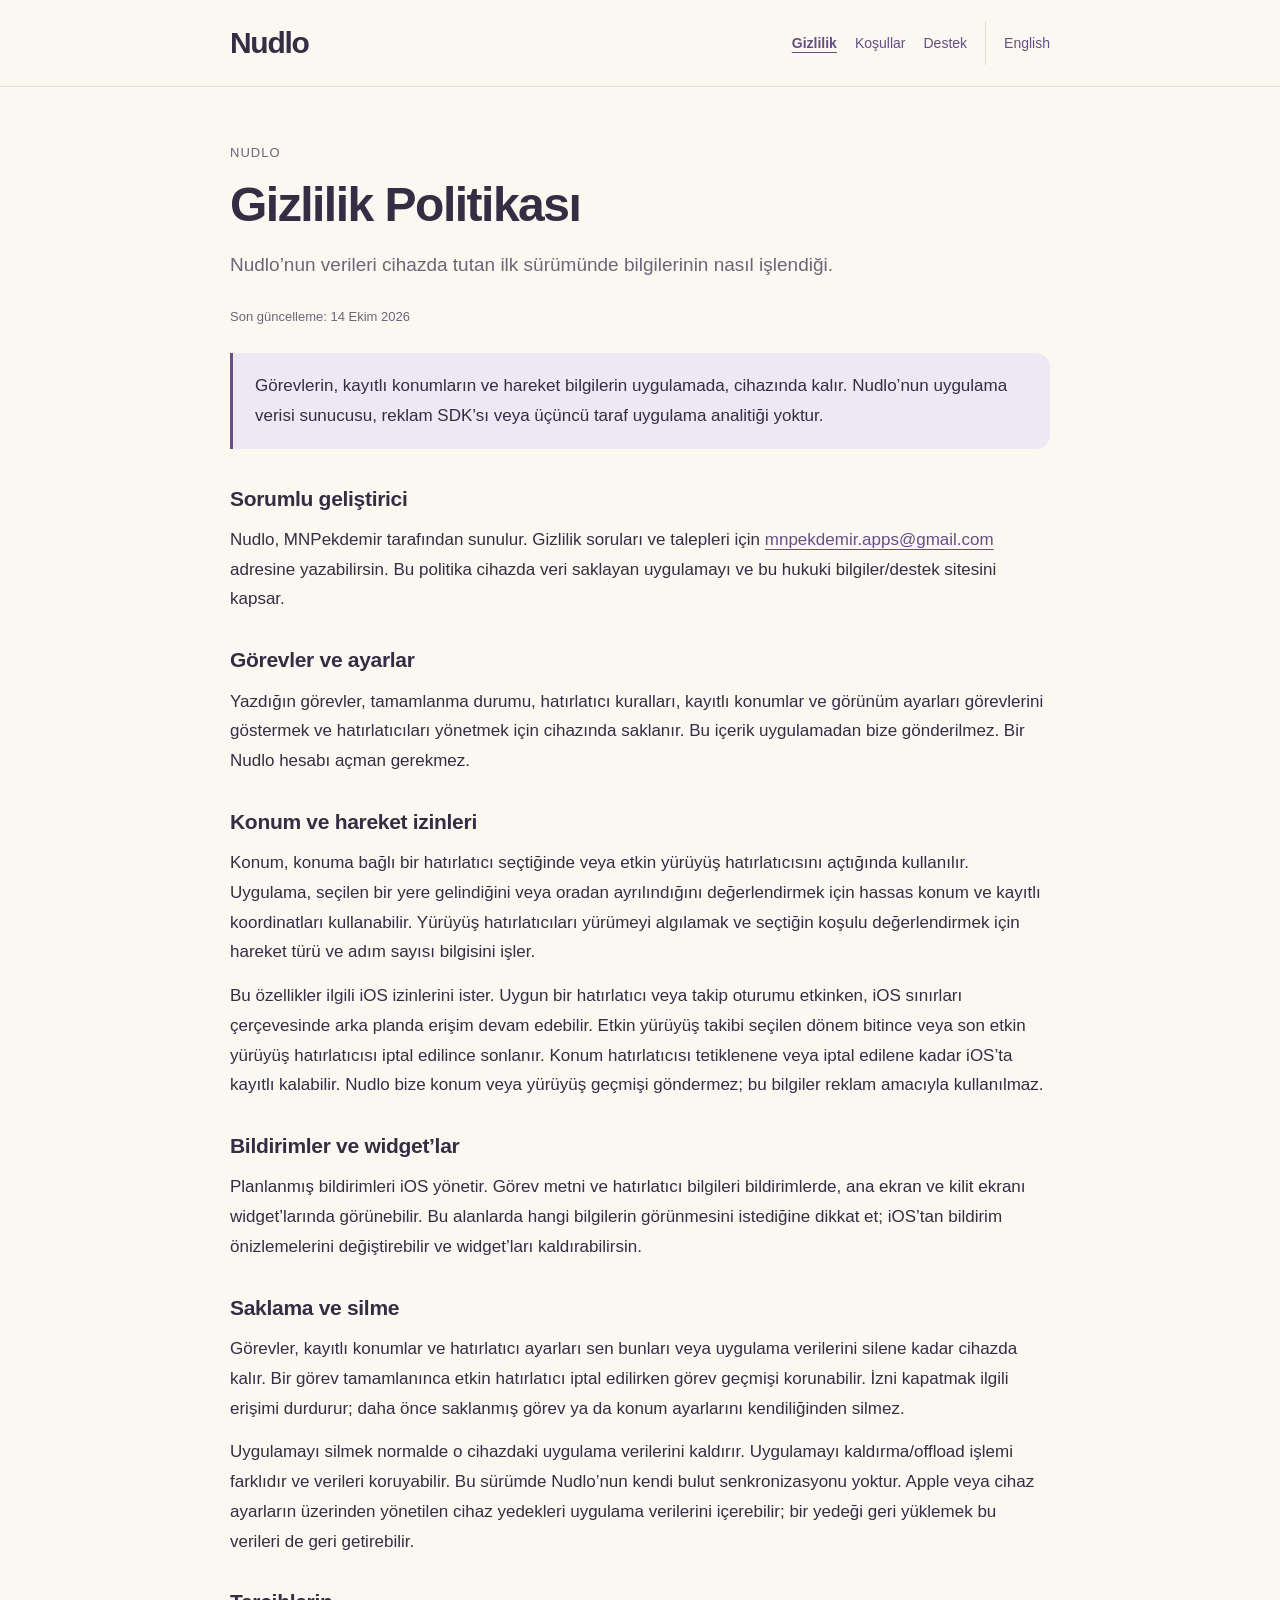
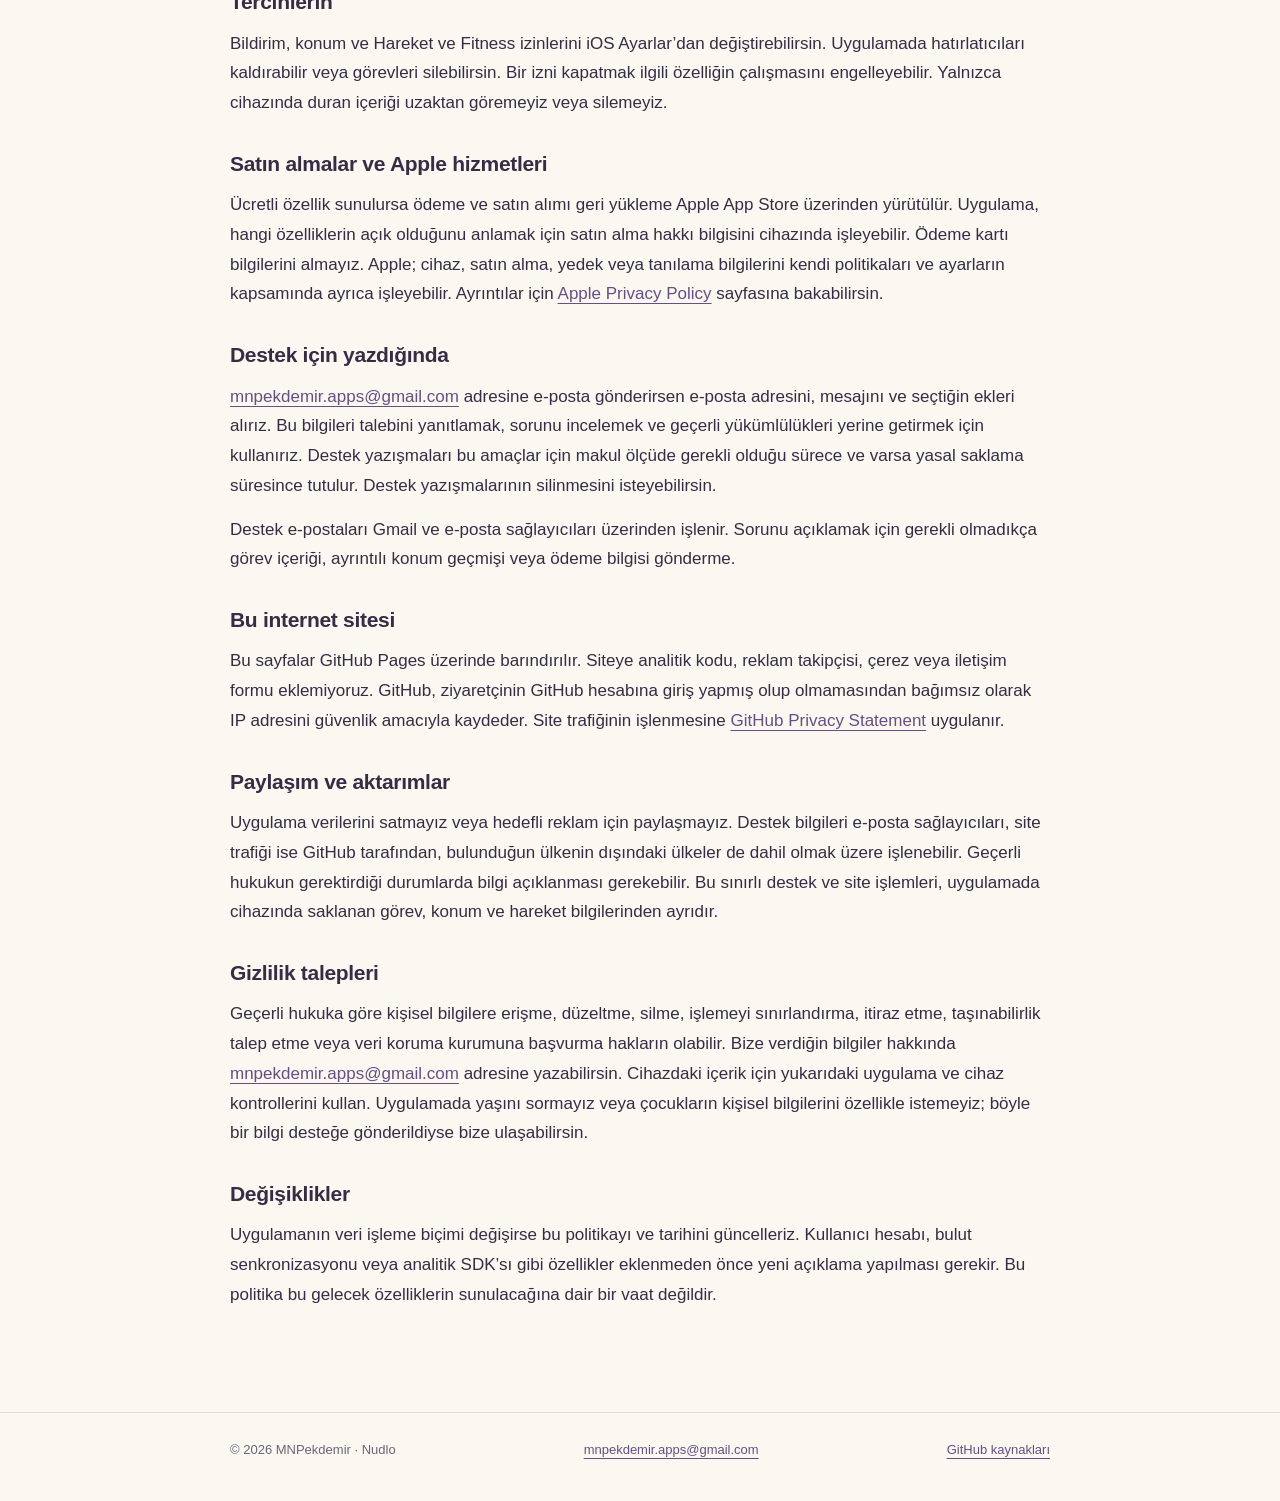
==== tr/privacy.html @ 1d19ee4d "Add bilingual Nudlo privacy, terms and support pages" ====
<!doctype html>
<html lang="tr">
<head>
  <meta charset="utf-8">
  <meta name="viewport" content="width=device-width,initial-scale=1">
  <meta name="description" content="Nudlo’nun verileri cihazda tutan ilk sürümünde bilgilerinin nasıl işlendiği.">
  <title>Gizlilik Politikası · Nudlo</title>
  <link rel="canonical" href="https://mnpekdemir.github.io/nudlo-legal/tr/privacy.html">
  <link rel="alternate" hreflang="en" href="https://mnpekdemir.github.io/nudlo-legal/privacy.html">
  <link rel="alternate" hreflang="tr" href="https://mnpekdemir.github.io/nudlo-legal/tr/privacy.html">
  <link rel="stylesheet" href="../styles.css">
</head>
<body>
  <a class="skip-link" href="#content">İçeriğe geç</a>
  <header class="site-header"><div class="container header-content"><a class="wordmark" href="index.html" aria-label="Nudlo">Nudlo</a><nav class="top-nav" aria-label="Hukuki bilgiler ve destek"><a href="privacy.html" aria-current="page">Gizlilik</a><a href="terms.html">Koşullar</a><a href="support.html">Destek</a><a class="language-link" href="../privacy.html" lang="en">English</a></nav></div></header>
  <main class="container" id="content"><p class="eyebrow">Nudlo</p><h1>Gizlilik Politikası</h1><p class="lead">Nudlo’nun verileri cihazda tutan ilk sürümünde bilgilerinin nasıl işlendiği.</p><p class="updated">Son güncelleme: 14 Ekim 2026</p><div class="summary"><p>Görevlerin, kayıtlı konumların ve hareket bilgilerin uygulamada, cihazında kalır. Nudlo’nun uygulama verisi sunucusu, reklam SDK’sı veya üçüncü taraf uygulama analitiği yoktur.</p></div><section id="section-1"><h2>Sorumlu geliştirici</h2><p>Nudlo, MNPekdemir tarafından sunulur. Gizlilik soruları ve talepleri için <a class="contact-link" href="mailto:mnpekdemir.apps@gmail.com">mnpekdemir.apps@gmail.com</a> adresine yazabilirsin. Bu politika cihazda veri saklayan uygulamayı ve bu hukuki bilgiler/destek sitesini kapsar.</p></section>
<section id="section-2"><h2>Görevler ve ayarlar</h2><p>Yazdığın görevler, tamamlanma durumu, hatırlatıcı kuralları, kayıtlı konumlar ve görünüm ayarları görevlerini göstermek ve hatırlatıcıları yönetmek için cihazında saklanır. Bu içerik uygulamadan bize gönderilmez. Bir Nudlo hesabı açman gerekmez.</p></section>
<section id="section-3"><h2>Konum ve hareket izinleri</h2><p>Konum, konuma bağlı bir hatırlatıcı seçtiğinde veya etkin yürüyüş hatırlatıcısını açtığında kullanılır. Uygulama, seçilen bir yere gelindiğini veya oradan ayrılındığını değerlendirmek için hassas konum ve kayıtlı koordinatları kullanabilir. Yürüyüş hatırlatıcıları yürümeyi algılamak ve seçtiğin koşulu değerlendirmek için hareket türü ve adım sayısı bilgisini işler.</p><p>Bu özellikler ilgili iOS izinlerini ister. Uygun bir hatırlatıcı veya takip oturumu etkinken, iOS sınırları çerçevesinde arka planda erişim devam edebilir. Etkin yürüyüş takibi seçilen dönem bitince veya son etkin yürüyüş hatırlatıcısı iptal edilince sonlanır. Konum hatırlatıcısı tetiklenene veya iptal edilene kadar iOS’ta kayıtlı kalabilir. Nudlo bize konum veya yürüyüş geçmişi göndermez; bu bilgiler reklam amacıyla kullanılmaz.</p></section>
<section id="section-4"><h2>Bildirimler ve widget’lar</h2><p>Planlanmış bildirimleri iOS yönetir. Görev metni ve hatırlatıcı bilgileri bildirimlerde, ana ekran ve kilit ekranı widget’larında görünebilir. Bu alanlarda hangi bilgilerin görünmesini istediğine dikkat et; iOS’tan bildirim önizlemelerini değiştirebilir ve widget’ları kaldırabilirsin.</p></section>
<section id="section-5"><h2>Saklama ve silme</h2><p>Görevler, kayıtlı konumlar ve hatırlatıcı ayarları sen bunları veya uygulama verilerini silene kadar cihazda kalır. Bir görev tamamlanınca etkin hatırlatıcı iptal edilirken görev geçmişi korunabilir. İzni kapatmak ilgili erişimi durdurur; daha önce saklanmış görev ya da konum ayarlarını kendiliğinden silmez.</p><p>Uygulamayı silmek normalde o cihazdaki uygulama verilerini kaldırır. Uygulamayı kaldırma/offload işlemi farklıdır ve verileri koruyabilir. Bu sürümde Nudlo’nun kendi bulut senkronizasyonu yoktur. Apple veya cihaz ayarların üzerinden yönetilen cihaz yedekleri uygulama verilerini içerebilir; bir yedeği geri yüklemek bu verileri de geri getirebilir.</p></section>
<section id="section-6"><h2>Tercihlerin</h2><p>Bildirim, konum ve Hareket ve Fitness izinlerini iOS Ayarlar’dan değiştirebilirsin. Uygulamada hatırlatıcıları kaldırabilir veya görevleri silebilirsin. Bir izni kapatmak ilgili özelliğin çalışmasını engelleyebilir. Yalnızca cihazında duran içeriği uzaktan göremeyiz veya silemeyiz.</p></section>
<section id="section-7"><h2>Satın almalar ve Apple hizmetleri</h2><p>Ücretli özellik sunulursa ödeme ve satın alımı geri yükleme Apple App Store üzerinden yürütülür. Uygulama, hangi özelliklerin açık olduğunu anlamak için satın alma hakkı bilgisini cihazında işleyebilir. Ödeme kartı bilgilerini almayız. Apple; cihaz, satın alma, yedek veya tanılama bilgilerini kendi politikaları ve ayarların kapsamında ayrıca işleyebilir. Ayrıntılar için <a href="https://www.apple.com/legal/privacy/">Apple Privacy Policy</a> sayfasına bakabilirsin.</p></section>
<section id="section-8"><h2>Destek için yazdığında</h2><p><a class="contact-link" href="mailto:mnpekdemir.apps@gmail.com">mnpekdemir.apps@gmail.com</a> adresine e-posta gönderirsen e-posta adresini, mesajını ve seçtiğin ekleri alırız. Bu bilgileri talebini yanıtlamak, sorunu incelemek ve geçerli yükümlülükleri yerine getirmek için kullanırız. Destek yazışmaları bu amaçlar için makul ölçüde gerekli olduğu sürece ve varsa yasal saklama süresince tutulur. Destek yazışmalarının silinmesini isteyebilirsin.</p><p>Destek e-postaları Gmail ve e-posta sağlayıcıları üzerinden işlenir. Sorunu açıklamak için gerekli olmadıkça görev içeriği, ayrıntılı konum geçmişi veya ödeme bilgisi gönderme.</p></section>
<section id="section-9"><h2>Bu internet sitesi</h2><p>Bu sayfalar GitHub Pages üzerinde barındırılır. Siteye analitik kodu, reklam takipçisi, çerez veya iletişim formu eklemiyoruz. GitHub, ziyaretçinin GitHub hesabına giriş yapmış olup olmamasından bağımsız olarak IP adresini güvenlik amacıyla kaydeder. Site trafiğinin işlenmesine <a href="https://docs.github.com/en/site-policy/privacy-policies/github-general-privacy-statement">GitHub Privacy Statement</a> uygulanır.</p></section>
<section id="section-10"><h2>Paylaşım ve aktarımlar</h2><p>Uygulama verilerini satmayız veya hedefli reklam için paylaşmayız. Destek bilgileri e-posta sağlayıcıları, site trafiği ise GitHub tarafından, bulunduğun ülkenin dışındaki ülkeler de dahil olmak üzere işlenebilir. Geçerli hukukun gerektirdiği durumlarda bilgi açıklanması gerekebilir. Bu sınırlı destek ve site işlemleri, uygulamada cihazında saklanan görev, konum ve hareket bilgilerinden ayrıdır.</p></section>
<section id="section-11"><h2>Gizlilik talepleri</h2><p>Geçerli hukuka göre kişisel bilgilere erişme, düzeltme, silme, işlemeyi sınırlandırma, itiraz etme, taşınabilirlik talep etme veya veri koruma kurumuna başvurma hakların olabilir. Bize verdiğin bilgiler hakkında <a class="contact-link" href="mailto:mnpekdemir.apps@gmail.com">mnpekdemir.apps@gmail.com</a> adresine yazabilirsin. Cihazdaki içerik için yukarıdaki uygulama ve cihaz kontrollerini kullan. Uygulamada yaşını sormayız veya çocukların kişisel bilgilerini özellikle istemeyiz; böyle bir bilgi desteğe gönderildiyse bize ulaşabilirsin.</p></section>
<section id="section-12"><h2>Değişiklikler</h2><p>Uygulamanın veri işleme biçimi değişirse bu politikayı ve tarihini güncelleriz. Kullanıcı hesabı, bulut senkronizasyonu veya analitik SDK’sı gibi özellikler eklenmeden önce yeni açıklama yapılması gerekir. Bu politika bu gelecek özelliklerin sunulacağına dair bir vaat değildir.</p></section></main>
  <footer><div class="container footer-content"><span>© 2026 MNPekdemir · Nudlo</span><a class="contact-link" href="mailto:mnpekdemir.apps@gmail.com">mnpekdemir.apps@gmail.com</a><a href="https://github.com/MNPekdemir/nudlo-legal">GitHub kaynakları</a></div></footer>
</body>
</html>
---- styles.css ----
:root { color-scheme:light dark; --paper:light-dark(#fbf8f2,#211d29); --surface:light-dark(#fffdf8,#2d2736); --ink:light-dark(#342d43,#f5efe7); --muted:light-dark(#6d6577,#c0b6ca); --line:light-dark(#e4dcd0,#4a4055); --accent:light-dark(#654f83,#dec8ef); --soft:light-dark(#eee7f4,#382e44); }
* { box-sizing:border-box; }
body { margin:0; background:var(--paper); color:var(--ink); font:400 17px/1.75 -apple-system,BlinkMacSystemFont,"Segoe UI",sans-serif; }
a { color:var(--accent); text-underline-offset:4px; }
a:hover { text-decoration-thickness:2px; }
a:focus-visible { outline:3px solid var(--accent); outline-offset:4px; border-radius:3px; }
.skip-link { position:absolute; top:10px; left:10px; padding:8px 14px; background:var(--surface); transform:translateY(-150%); }
.skip-link:focus { transform:translateY(0); z-index:2; }
.container { width:min(100% - 40px,820px); margin:0 auto; }
.site-header { border-bottom:1px solid var(--line); }
.header-content { display:flex; align-items:center; justify-content:space-between; gap:16px; flex-wrap:wrap; padding:21px 0; }
.wordmark { color:var(--ink); font:600 30px/1.15 ui-rounded,-apple-system,BlinkMacSystemFont,"Segoe UI",sans-serif; letter-spacing:-1.3px; text-decoration:none; }
.top-nav { display:flex; flex-wrap:wrap; align-items:center; gap:18px; font-size:14px; }
.top-nav a { min-height:44px; display:flex; align-items:center; text-decoration:none; }
.top-nav a[aria-current=page] { text-decoration:underline; font-weight:600; }
.language-link { padding-left:18px; border-left:1px solid var(--line); }
main { padding:55px 0 70px; }
.eyebrow { color:var(--muted); font-size:13px; letter-spacing:.08em; text-transform:uppercase; margin:0 0 12px; }
h1 { font-size:clamp(34px,6vw,48px); line-height:1.15; letter-spacing:-1.5px; font-weight:600; margin:0 0 18px; }
.lead { color:var(--muted); font-size:19px; line-height:1.6; margin:0 0 26px; }
.updated { color:var(--muted); font-size:13px; margin:0 0 24px; }
.summary { padding:18px 22px; border-left:3px solid var(--accent); background:var(--soft); border-radius:0 14px 14px 0; margin:0 0 36px; }
.summary p { margin:0; }
section { margin:0 0 32px; }
h2 { font-size:21px; line-height:1.35; font-weight:600; letter-spacing:-.3px; margin:0 0 12px; scroll-margin-top:20px; }
p { margin:0 0 14px; }
ul { padding-left:23px; margin:0 0 17px; }
li { margin-bottom:8px; }
.document-links { border-top:1px solid var(--line); margin-top:38px; }
.document-link { display:block; padding:25px 0; border-bottom:1px solid var(--line); text-decoration:none; }
.document-link strong { display:block; font-size:22px; font-weight:600; margin-bottom:4px; }
.document-link span { display:block; color:var(--muted); }
.contact-link { overflow-wrap:anywhere; }
footer { border-top:1px solid var(--line); color:var(--muted); font-size:13px; padding:26px 0 40px; }
.footer-content { display:flex; flex-wrap:wrap; gap:10px 24px; align-items:center; justify-content:space-between; }
@media(max-width:500px) { body { font-size:16px; } .header-content { gap:10px; padding:16px 0 12px; } .top-nav { width:100%; gap:16px; } .language-link { margin-left:auto; padding-left:12px; } main { padding:35px 0 45px; } .lead { font-size:17px; } .summary { padding:16px; } }
@media print { .site-header,.skip-link,footer { display:none; } :root { color-scheme:light; } main { padding:0; } .container { width:100%; } a { color:inherit; } }
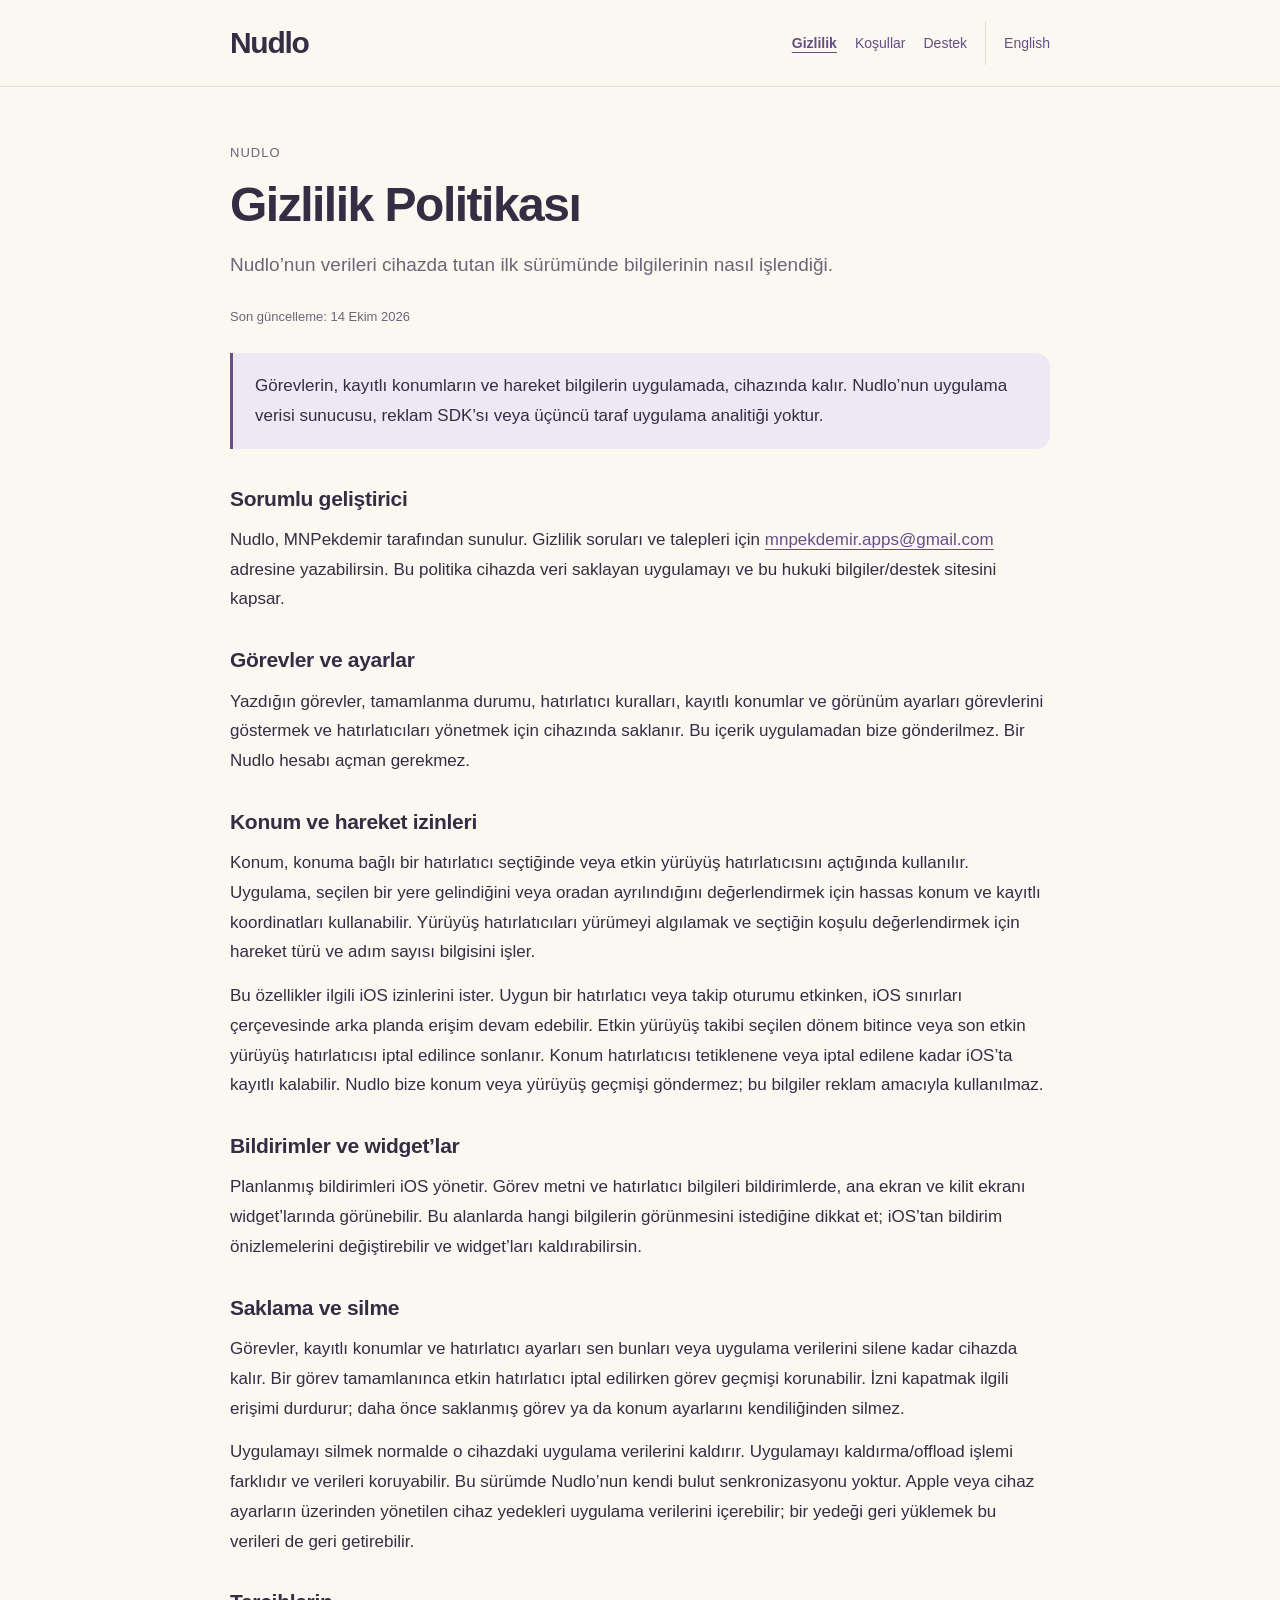
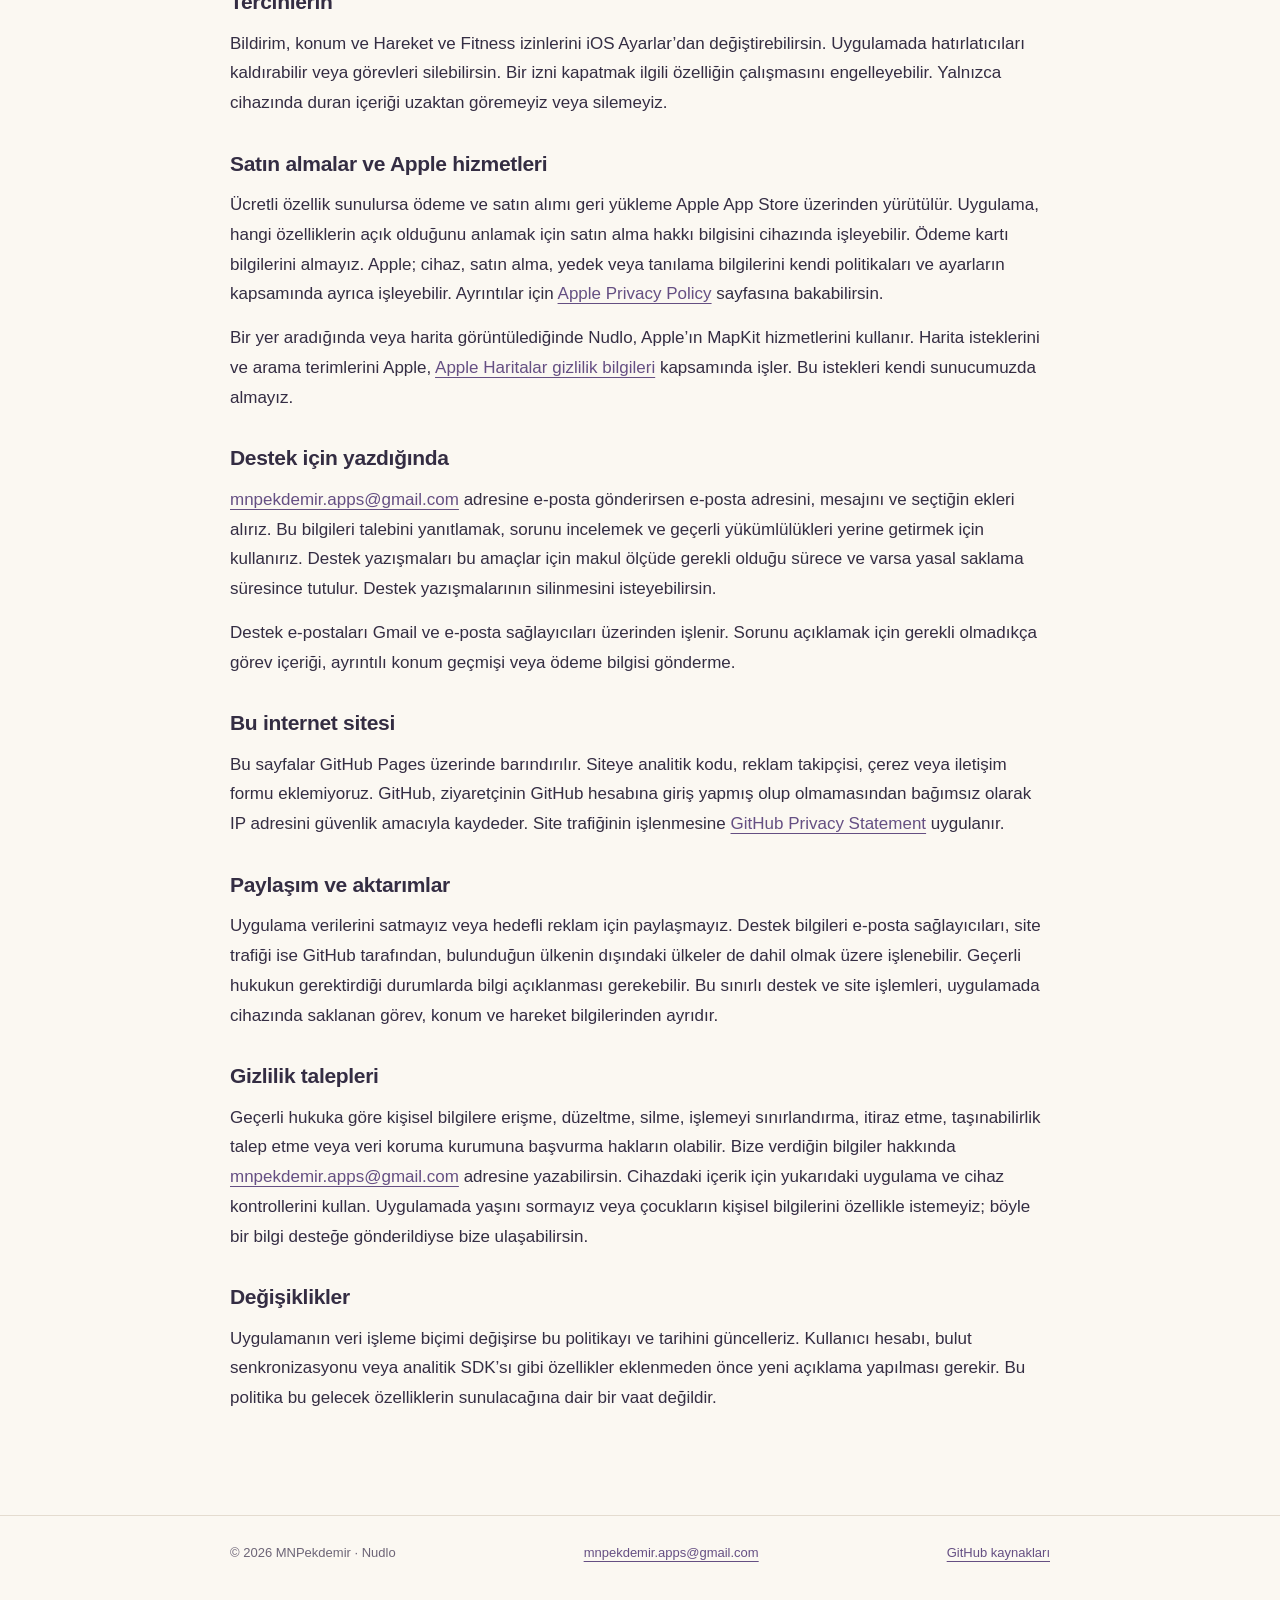
==== commit fc1ec640: "Disclose Apple MapKit place searches" ====
--- a/tr/privacy.html
+++ b/tr/privacy.html
@@ -19,7 +19,7 @@
 <section id="section-4"><h2>Bildirimler ve widget’lar</h2><p>Planlanmış bildirimleri iOS yönetir. Görev metni ve hatırlatıcı bilgileri bildirimlerde, ana ekran ve kilit ekranı widget’larında görünebilir. Bu alanlarda hangi bilgilerin görünmesini istediğine dikkat et; iOS’tan bildirim önizlemelerini değiştirebilir ve widget’ları kaldırabilirsin.</p></section>
 <section id="section-5"><h2>Saklama ve silme</h2><p>Görevler, kayıtlı konumlar ve hatırlatıcı ayarları sen bunları veya uygulama verilerini silene kadar cihazda kalır. Bir görev tamamlanınca etkin hatırlatıcı iptal edilirken görev geçmişi korunabilir. İzni kapatmak ilgili erişimi durdurur; daha önce saklanmış görev ya da konum ayarlarını kendiliğinden silmez.</p><p>Uygulamayı silmek normalde o cihazdaki uygulama verilerini kaldırır. Uygulamayı kaldırma/offload işlemi farklıdır ve verileri koruyabilir. Bu sürümde Nudlo’nun kendi bulut senkronizasyonu yoktur. Apple veya cihaz ayarların üzerinden yönetilen cihaz yedekleri uygulama verilerini içerebilir; bir yedeği geri yüklemek bu verileri de geri getirebilir.</p></section>
 <section id="section-6"><h2>Tercihlerin</h2><p>Bildirim, konum ve Hareket ve Fitness izinlerini iOS Ayarlar’dan değiştirebilirsin. Uygulamada hatırlatıcıları kaldırabilir veya görevleri silebilirsin. Bir izni kapatmak ilgili özelliğin çalışmasını engelleyebilir. Yalnızca cihazında duran içeriği uzaktan göremeyiz veya silemeyiz.</p></section>
-<section id="section-7"><h2>Satın almalar ve Apple hizmetleri</h2><p>Ücretli özellik sunulursa ödeme ve satın alımı geri yükleme Apple App Store üzerinden yürütülür. Uygulama, hangi özelliklerin açık olduğunu anlamak için satın alma hakkı bilgisini cihazında işleyebilir. Ödeme kartı bilgilerini almayız. Apple; cihaz, satın alma, yedek veya tanılama bilgilerini kendi politikaları ve ayarların kapsamında ayrıca işleyebilir. Ayrıntılar için <a href="https://www.apple.com/legal/privacy/">Apple Privacy Policy</a> sayfasına bakabilirsin.</p></section>
+<section id="section-7"><h2>Satın almalar ve Apple hizmetleri</h2><p>Ücretli özellik sunulursa ödeme ve satın alımı geri yükleme Apple App Store üzerinden yürütülür. Uygulama, hangi özelliklerin açık olduğunu anlamak için satın alma hakkı bilgisini cihazında işleyebilir. Ödeme kartı bilgilerini almayız. Apple; cihaz, satın alma, yedek veya tanılama bilgilerini kendi politikaları ve ayarların kapsamında ayrıca işleyebilir. Ayrıntılar için <a href="https://www.apple.com/legal/privacy/">Apple Privacy Policy</a> sayfasına bakabilirsin.</p><p>Bir yer aradığında veya harita görüntülediğinde Nudlo, Apple’ın MapKit hizmetlerini kullanır. Harita isteklerini ve arama terimlerini Apple, <a href="https://www.apple.com/legal/privacy/data/en/apple-maps/">Apple Haritalar gizlilik bilgileri</a> kapsamında işler. Bu istekleri kendi sunucumuzda almayız.</p></section>
 <section id="section-8"><h2>Destek için yazdığında</h2><p><a class="contact-link" href="mailto:mnpekdemir.apps@gmail.com">mnpekdemir.apps@gmail.com</a> adresine e-posta gönderirsen e-posta adresini, mesajını ve seçtiğin ekleri alırız. Bu bilgileri talebini yanıtlamak, sorunu incelemek ve geçerli yükümlülükleri yerine getirmek için kullanırız. Destek yazışmaları bu amaçlar için makul ölçüde gerekli olduğu sürece ve varsa yasal saklama süresince tutulur. Destek yazışmalarının silinmesini isteyebilirsin.</p><p>Destek e-postaları Gmail ve e-posta sağlayıcıları üzerinden işlenir. Sorunu açıklamak için gerekli olmadıkça görev içeriği, ayrıntılı konum geçmişi veya ödeme bilgisi gönderme.</p></section>
 <section id="section-9"><h2>Bu internet sitesi</h2><p>Bu sayfalar GitHub Pages üzerinde barındırılır. Siteye analitik kodu, reklam takipçisi, çerez veya iletişim formu eklemiyoruz. GitHub, ziyaretçinin GitHub hesabına giriş yapmış olup olmamasından bağımsız olarak IP adresini güvenlik amacıyla kaydeder. Site trafiğinin işlenmesine <a href="https://docs.github.com/en/site-policy/privacy-policies/github-general-privacy-statement">GitHub Privacy Statement</a> uygulanır.</p></section>
 <section id="section-10"><h2>Paylaşım ve aktarımlar</h2><p>Uygulama verilerini satmayız veya hedefli reklam için paylaşmayız. Destek bilgileri e-posta sağlayıcıları, site trafiği ise GitHub tarafından, bulunduğun ülkenin dışındaki ülkeler de dahil olmak üzere işlenebilir. Geçerli hukukun gerektirdiği durumlarda bilgi açıklanması gerekebilir. Bu sınırlı destek ve site işlemleri, uygulamada cihazında saklanan görev, konum ve hareket bilgilerinden ayrıdır.</p></section>
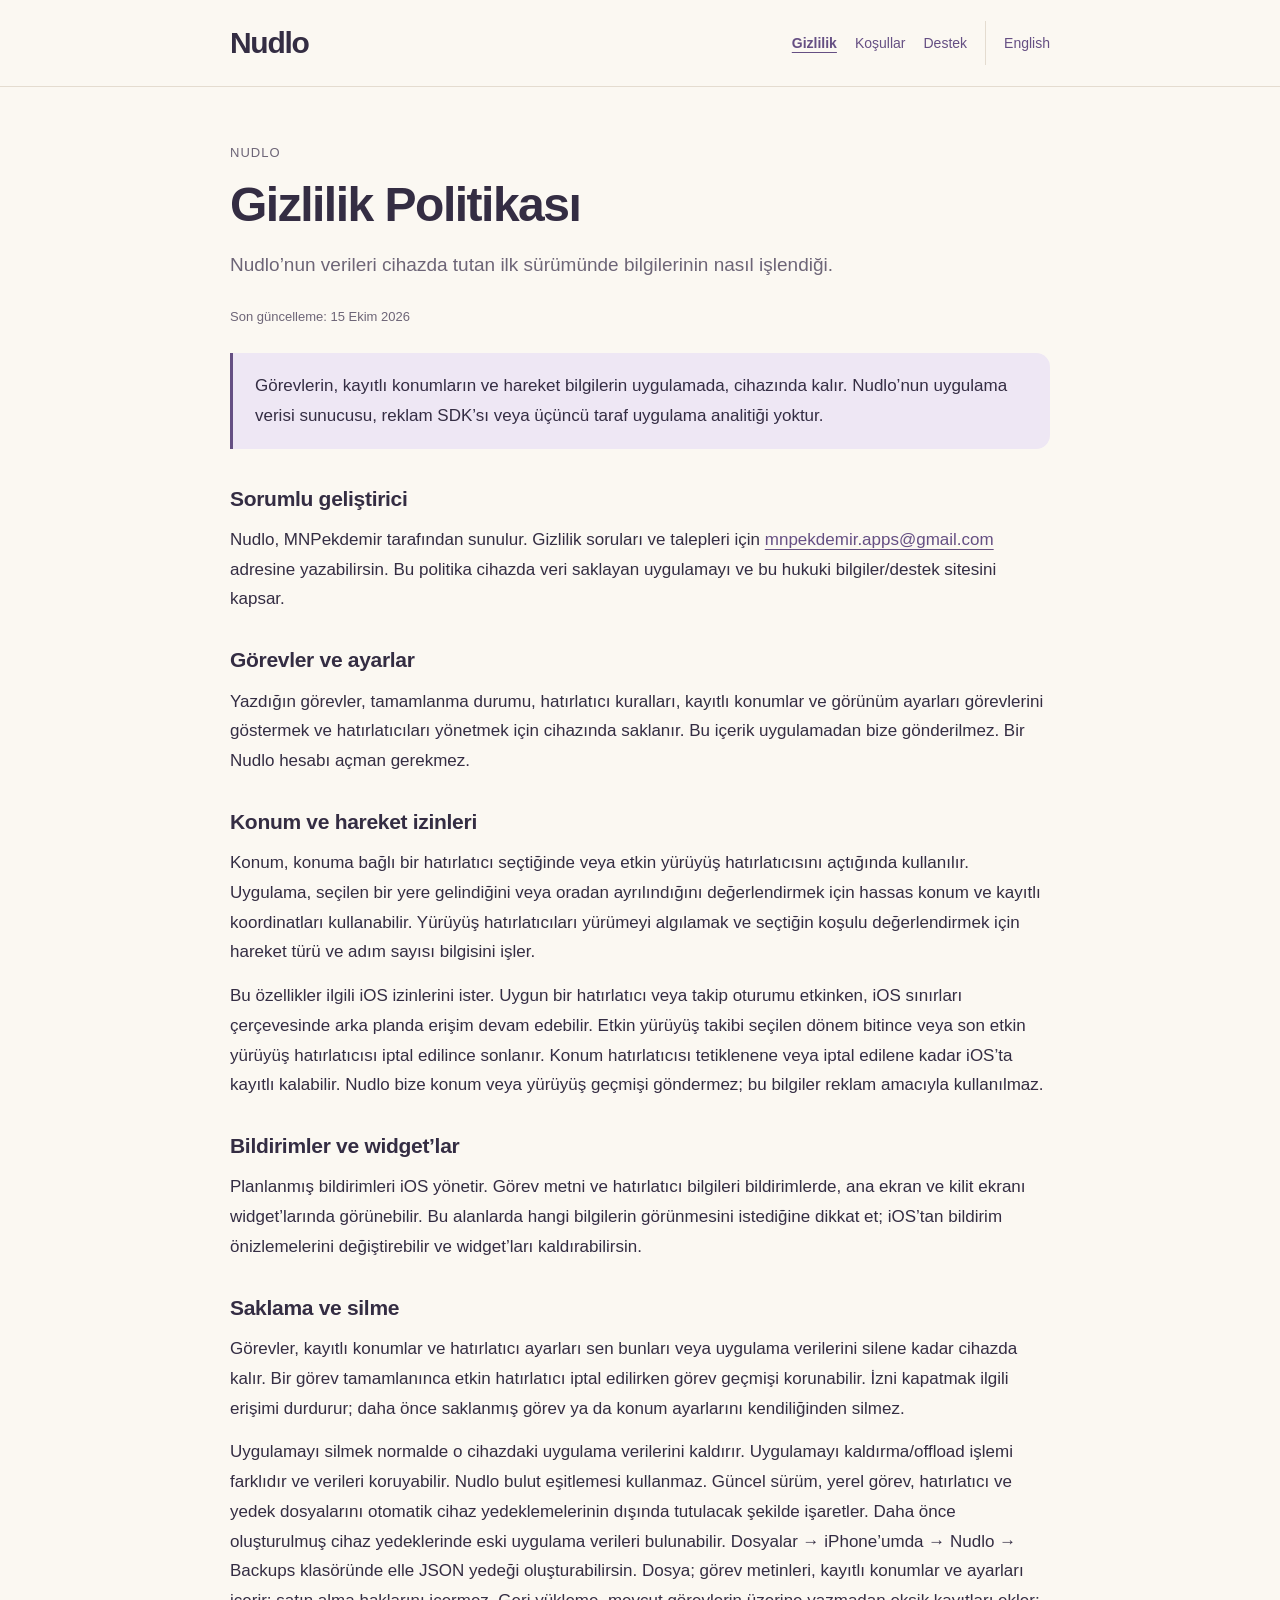
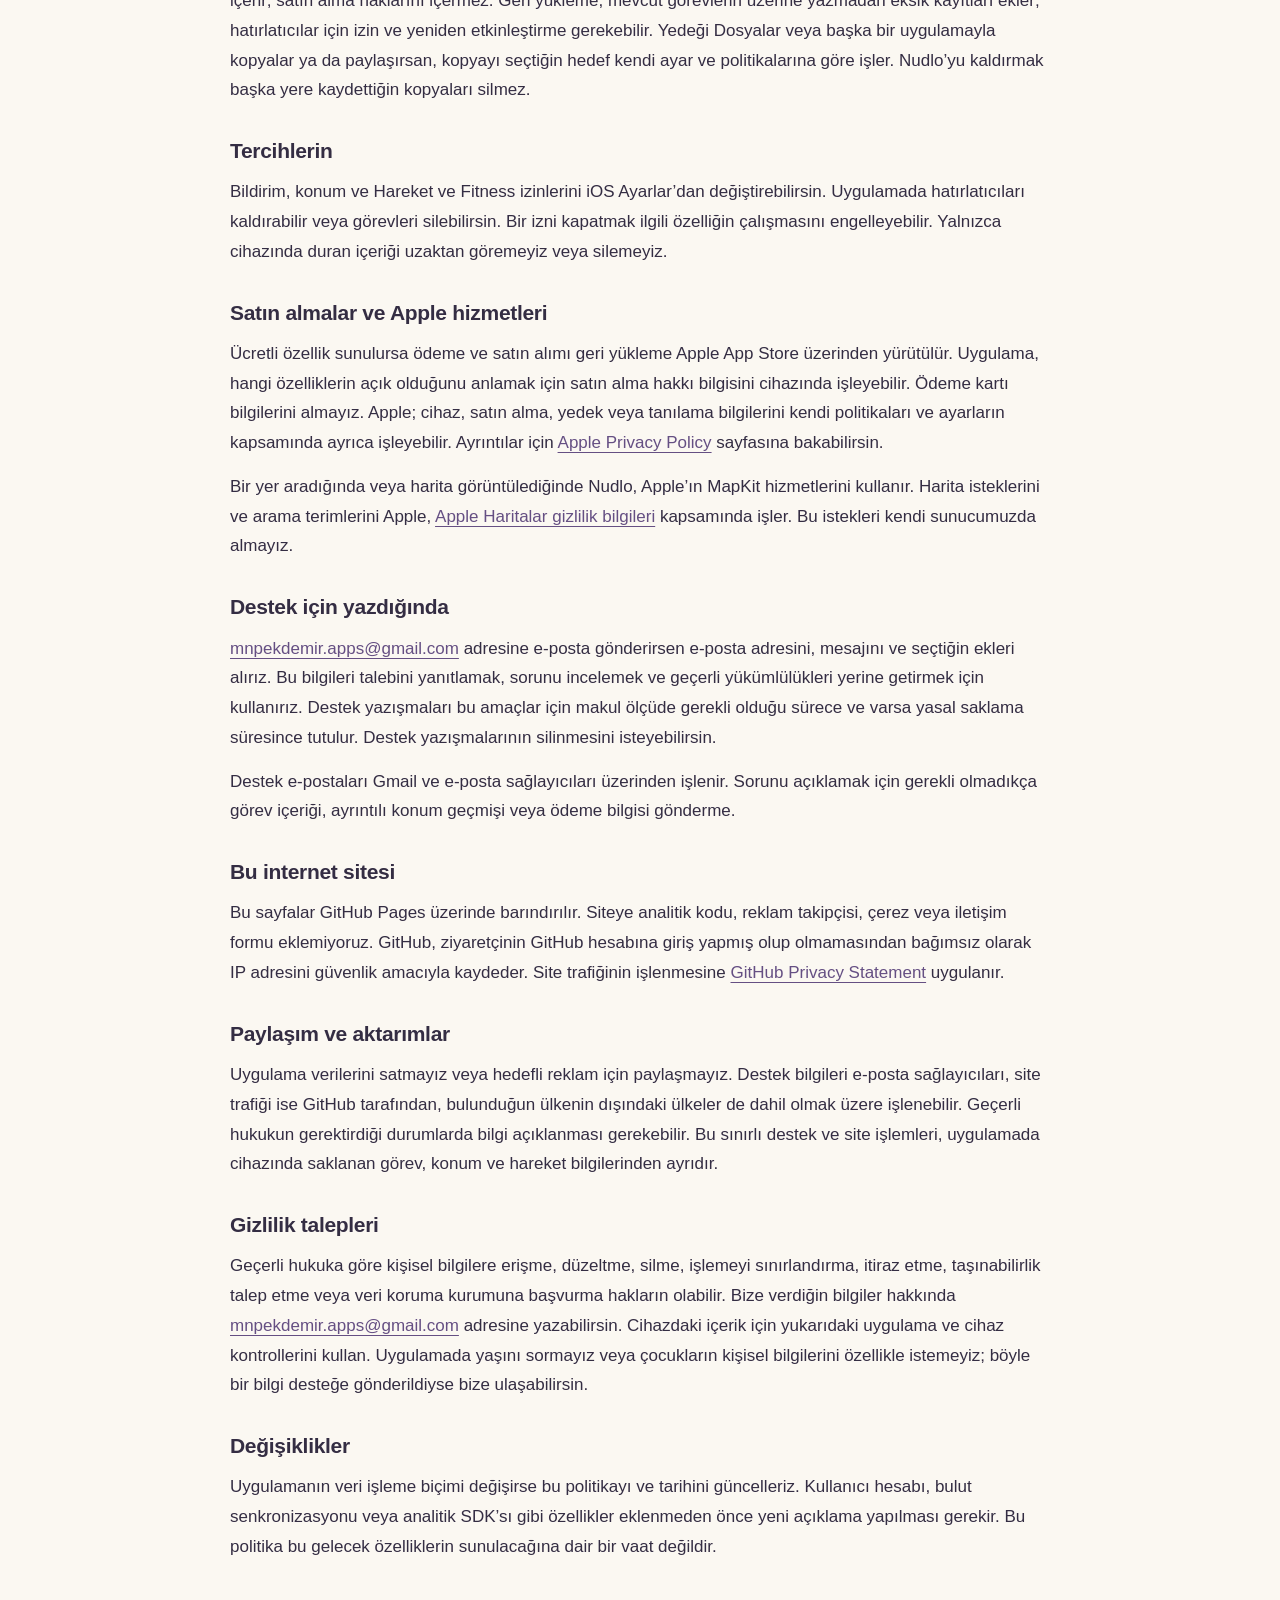
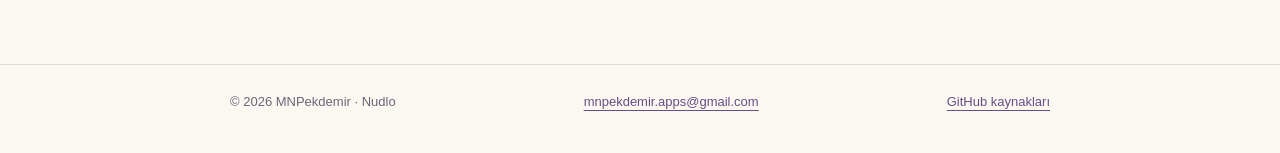
==== commit 5eee6059: "Describe on-device backups and restore behavior" ====
--- a/tr/privacy.html
+++ b/tr/privacy.html
@@ -13,11 +13,11 @@
 <body>
   <a class="skip-link" href="#content">İçeriğe geç</a>
   <header class="site-header"><div class="container header-content"><a class="wordmark" href="index.html" aria-label="Nudlo">Nudlo</a><nav class="top-nav" aria-label="Hukuki bilgiler ve destek"><a href="privacy.html" aria-current="page">Gizlilik</a><a href="terms.html">Koşullar</a><a href="support.html">Destek</a><a class="language-link" href="../privacy.html" lang="en">English</a></nav></div></header>
-  <main class="container" id="content"><p class="eyebrow">Nudlo</p><h1>Gizlilik Politikası</h1><p class="lead">Nudlo’nun verileri cihazda tutan ilk sürümünde bilgilerinin nasıl işlendiği.</p><p class="updated">Son güncelleme: 14 Ekim 2026</p><div class="summary"><p>Görevlerin, kayıtlı konumların ve hareket bilgilerin uygulamada, cihazında kalır. Nudlo’nun uygulama verisi sunucusu, reklam SDK’sı veya üçüncü taraf uygulama analitiği yoktur.</p></div><section id="section-1"><h2>Sorumlu geliştirici</h2><p>Nudlo, MNPekdemir tarafından sunulur. Gizlilik soruları ve talepleri için <a class="contact-link" href="mailto:mnpekdemir.apps@gmail.com">mnpekdemir.apps@gmail.com</a> adresine yazabilirsin. Bu politika cihazda veri saklayan uygulamayı ve bu hukuki bilgiler/destek sitesini kapsar.</p></section>
+  <main class="container" id="content"><p class="eyebrow">Nudlo</p><h1>Gizlilik Politikası</h1><p class="lead">Nudlo’nun verileri cihazda tutan ilk sürümünde bilgilerinin nasıl işlendiği.</p><p class="updated">Son güncelleme: 15 Ekim 2026</p><div class="summary"><p>Görevlerin, kayıtlı konumların ve hareket bilgilerin uygulamada, cihazında kalır. Nudlo’nun uygulama verisi sunucusu, reklam SDK’sı veya üçüncü taraf uygulama analitiği yoktur.</p></div><section id="section-1"><h2>Sorumlu geliştirici</h2><p>Nudlo, MNPekdemir tarafından sunulur. Gizlilik soruları ve talepleri için <a class="contact-link" href="mailto:mnpekdemir.apps@gmail.com">mnpekdemir.apps@gmail.com</a> adresine yazabilirsin. Bu politika cihazda veri saklayan uygulamayı ve bu hukuki bilgiler/destek sitesini kapsar.</p></section>
 <section id="section-2"><h2>Görevler ve ayarlar</h2><p>Yazdığın görevler, tamamlanma durumu, hatırlatıcı kuralları, kayıtlı konumlar ve görünüm ayarları görevlerini göstermek ve hatırlatıcıları yönetmek için cihazında saklanır. Bu içerik uygulamadan bize gönderilmez. Bir Nudlo hesabı açman gerekmez.</p></section>
 <section id="section-3"><h2>Konum ve hareket izinleri</h2><p>Konum, konuma bağlı bir hatırlatıcı seçtiğinde veya etkin yürüyüş hatırlatıcısını açtığında kullanılır. Uygulama, seçilen bir yere gelindiğini veya oradan ayrılındığını değerlendirmek için hassas konum ve kayıtlı koordinatları kullanabilir. Yürüyüş hatırlatıcıları yürümeyi algılamak ve seçtiğin koşulu değerlendirmek için hareket türü ve adım sayısı bilgisini işler.</p><p>Bu özellikler ilgili iOS izinlerini ister. Uygun bir hatırlatıcı veya takip oturumu etkinken, iOS sınırları çerçevesinde arka planda erişim devam edebilir. Etkin yürüyüş takibi seçilen dönem bitince veya son etkin yürüyüş hatırlatıcısı iptal edilince sonlanır. Konum hatırlatıcısı tetiklenene veya iptal edilene kadar iOS’ta kayıtlı kalabilir. Nudlo bize konum veya yürüyüş geçmişi göndermez; bu bilgiler reklam amacıyla kullanılmaz.</p></section>
 <section id="section-4"><h2>Bildirimler ve widget’lar</h2><p>Planlanmış bildirimleri iOS yönetir. Görev metni ve hatırlatıcı bilgileri bildirimlerde, ana ekran ve kilit ekranı widget’larında görünebilir. Bu alanlarda hangi bilgilerin görünmesini istediğine dikkat et; iOS’tan bildirim önizlemelerini değiştirebilir ve widget’ları kaldırabilirsin.</p></section>
-<section id="section-5"><h2>Saklama ve silme</h2><p>Görevler, kayıtlı konumlar ve hatırlatıcı ayarları sen bunları veya uygulama verilerini silene kadar cihazda kalır. Bir görev tamamlanınca etkin hatırlatıcı iptal edilirken görev geçmişi korunabilir. İzni kapatmak ilgili erişimi durdurur; daha önce saklanmış görev ya da konum ayarlarını kendiliğinden silmez.</p><p>Uygulamayı silmek normalde o cihazdaki uygulama verilerini kaldırır. Uygulamayı kaldırma/offload işlemi farklıdır ve verileri koruyabilir. Bu sürümde Nudlo’nun kendi bulut senkronizasyonu yoktur. Apple veya cihaz ayarların üzerinden yönetilen cihaz yedekleri uygulama verilerini içerebilir; bir yedeği geri yüklemek bu verileri de geri getirebilir.</p></section>
+<section id="section-5"><h2>Saklama ve silme</h2><p>Görevler, kayıtlı konumlar ve hatırlatıcı ayarları sen bunları veya uygulama verilerini silene kadar cihazda kalır. Bir görev tamamlanınca etkin hatırlatıcı iptal edilirken görev geçmişi korunabilir. İzni kapatmak ilgili erişimi durdurur; daha önce saklanmış görev ya da konum ayarlarını kendiliğinden silmez.</p><p>Uygulamayı silmek normalde o cihazdaki uygulama verilerini kaldırır. Uygulamayı kaldırma/offload işlemi farklıdır ve verileri koruyabilir. Nudlo bulut eşitlemesi kullanmaz. Güncel sürüm, yerel görev, hatırlatıcı ve yedek dosyalarını otomatik cihaz yedeklemelerinin dışında tutulacak şekilde işaretler. Daha önce oluşturulmuş cihaz yedeklerinde eski uygulama verileri bulunabilir. Dosyalar → iPhone’umda → Nudlo → Backups klasöründe elle JSON yedeği oluşturabilirsin. Dosya; görev metinleri, kayıtlı konumlar ve ayarları içerir; satın alma haklarını içermez. Geri yükleme, mevcut görevlerin üzerine yazmadan eksik kayıtları ekler; hatırlatıcılar için izin ve yeniden etkinleştirme gerekebilir. Yedeği Dosyalar veya başka bir uygulamayla kopyalar ya da paylaşırsan, kopyayı seçtiğin hedef kendi ayar ve politikalarına göre işler. Nudlo’yu kaldırmak başka yere kaydettiğin kopyaları silmez.</p></section>
 <section id="section-6"><h2>Tercihlerin</h2><p>Bildirim, konum ve Hareket ve Fitness izinlerini iOS Ayarlar’dan değiştirebilirsin. Uygulamada hatırlatıcıları kaldırabilir veya görevleri silebilirsin. Bir izni kapatmak ilgili özelliğin çalışmasını engelleyebilir. Yalnızca cihazında duran içeriği uzaktan göremeyiz veya silemeyiz.</p></section>
 <section id="section-7"><h2>Satın almalar ve Apple hizmetleri</h2><p>Ücretli özellik sunulursa ödeme ve satın alımı geri yükleme Apple App Store üzerinden yürütülür. Uygulama, hangi özelliklerin açık olduğunu anlamak için satın alma hakkı bilgisini cihazında işleyebilir. Ödeme kartı bilgilerini almayız. Apple; cihaz, satın alma, yedek veya tanılama bilgilerini kendi politikaları ve ayarların kapsamında ayrıca işleyebilir. Ayrıntılar için <a href="https://www.apple.com/legal/privacy/">Apple Privacy Policy</a> sayfasına bakabilirsin.</p><p>Bir yer aradığında veya harita görüntülediğinde Nudlo, Apple’ın MapKit hizmetlerini kullanır. Harita isteklerini ve arama terimlerini Apple, <a href="https://www.apple.com/legal/privacy/data/en/apple-maps/">Apple Haritalar gizlilik bilgileri</a> kapsamında işler. Bu istekleri kendi sunucumuzda almayız.</p></section>
 <section id="section-8"><h2>Destek için yazdığında</h2><p><a class="contact-link" href="mailto:mnpekdemir.apps@gmail.com">mnpekdemir.apps@gmail.com</a> adresine e-posta gönderirsen e-posta adresini, mesajını ve seçtiğin ekleri alırız. Bu bilgileri talebini yanıtlamak, sorunu incelemek ve geçerli yükümlülükleri yerine getirmek için kullanırız. Destek yazışmaları bu amaçlar için makul ölçüde gerekli olduğu sürece ve varsa yasal saklama süresince tutulur. Destek yazışmalarının silinmesini isteyebilirsin.</p><p>Destek e-postaları Gmail ve e-posta sağlayıcıları üzerinden işlenir. Sorunu açıklamak için gerekli olmadıkça görev içeriği, ayrıntılı konum geçmişi veya ödeme bilgisi gönderme.</p></section>
